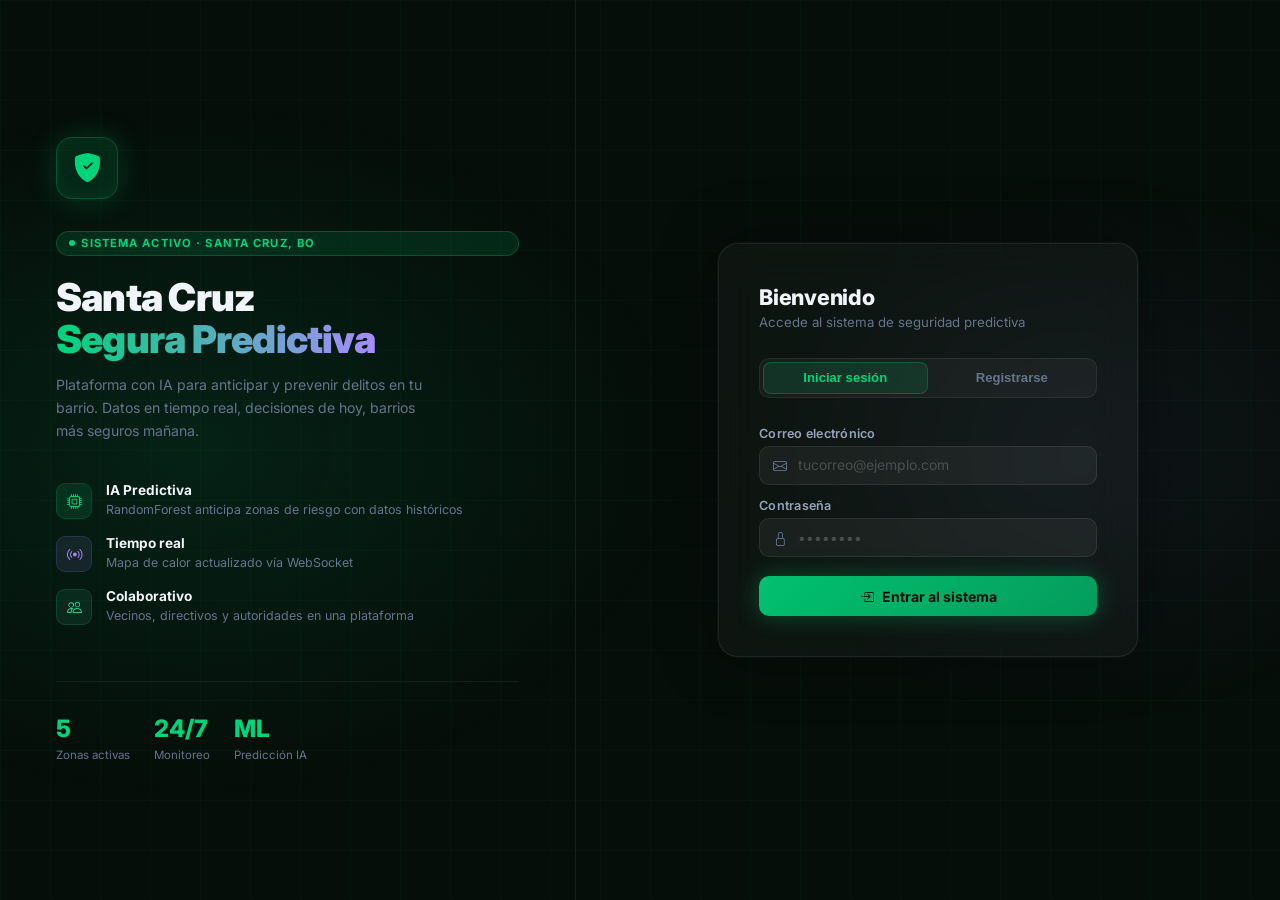
==== frontend/index.html @ 15e2d3b3 "Preparar proyecto para deploy en Railway - Cambia todas las URLs hardcodeadas de localhost:8000 a UR" ====
<!DOCTYPE html>
<html lang="es">
<head>
  <meta charset="UTF-8" />
  <meta name="viewport" content="width=device-width, initial-scale=1.0" />
  <title>Santa Cruz Segura Predictiva</title>
  <link href="https://cdn.jsdelivr.net/npm/bootstrap-icons@1.11.3/font/bootstrap-icons.css" rel="stylesheet" />
  <link href="https://fonts.googleapis.com/css2?family=Inter:wght@400;500;600;700;800;900&display=swap" rel="stylesheet" />
  <style>
    *,*::before,*::after{box-sizing:border-box;margin:0;padding:0;}
    :root{
      --cyan:#00d47a; --cyan-dim:rgba(0,212,122,.12);
      --purple:#a78bfa; --purple-dim:rgba(167,139,250,.1);
      --green:#34d399; --green-dim:rgba(52,211,153,.1);
      --bg:#060e0a; --surface:rgba(255,255,255,.04);
      --border:rgba(255,255,255,.07); --border-bright:rgba(0,212,122,.25);
      --text:#f1f5f9; --muted:#64748b;
    }
    body{font-family:'Inter',sans-serif;background:var(--bg);color:var(--text);min-height:100vh;display:flex;overflow:hidden;}

    /* Grid bg pattern */
    body::before{
      content:'';position:fixed;inset:0;z-index:0;
      background-image:
        linear-gradient(rgba(0,212,122,.03) 1px,transparent 1px),
        linear-gradient(90deg,rgba(0,212,122,.03) 1px,transparent 1px);
      background-size:50px 50px;
      pointer-events:none;
    }
    /* Radial glow blobs */
    body::after{
      content:'';position:fixed;inset:0;z-index:0;
      background:
        radial-gradient(ellipse 700px 500px at 15% 50%, rgba(0,212,122,.10) 0%, transparent 70%),
        radial-gradient(ellipse 500px 400px at 85% 50%, rgba(167,139,250,.06) 0%, transparent 70%);
      pointer-events:none;
    }

    /* ── Brand panel ── */
    .brand-panel{
      width:45%;position:relative;z-index:1;
      display:flex;flex-direction:column;justify-content:center;
      padding:3rem 3.5rem;
      border-right:1px solid var(--border);
    }
    .brand-logo{
      width:62px;height:62px;border-radius:16px;
      border:1px solid var(--border-bright);
      background:var(--cyan-dim);
      display:flex;align-items:center;justify-content:center;
      font-size:1.8rem;color:var(--cyan);margin-bottom:2rem;
      box-shadow:0 0 30px rgba(0,212,122,.2), inset 0 0 20px rgba(0,212,122,.05);
    }
    .brand-tag{
      display:inline-flex;align-items:center;gap:.4rem;
      background:var(--cyan-dim);border:1px solid var(--border-bright);
      color:var(--cyan);font-size:.7rem;font-weight:700;letter-spacing:.1em;
      text-transform:uppercase;padding:.3rem .75rem;border-radius:20px;margin-bottom:1.25rem;
    }
    .brand-tag .dot{width:6px;height:6px;border-radius:50%;background:var(--cyan);animation:blink 2s infinite;}
    @keyframes blink{0%,100%{opacity:1;}50%{opacity:.3;}}
    .brand-title{font-size:2.4rem;font-weight:900;line-height:1.1;margin-bottom:.75rem;letter-spacing:-.02em;}
    .brand-title .accent{
      background:linear-gradient(90deg,var(--cyan),var(--purple));
      -webkit-background-clip:text;-webkit-text-fill-color:transparent;background-clip:text;
    }
    .brand-sub{color:var(--muted);font-size:.88rem;line-height:1.65;margin-bottom:2.5rem;max-width:380px;}

    .feature{display:flex;align-items:flex-start;gap:.9rem;margin-bottom:1rem;}
    .feature-icon{
      width:36px;height:36px;border-radius:9px;flex-shrink:0;margin-top:1px;
      display:flex;align-items:center;justify-content:center;font-size:.95rem;
    }
    .fi-cyan{background:var(--cyan-dim);border:1px solid rgba(0,212,122,.15);color:var(--cyan);}
    .fi-purple{background:var(--purple-dim);border:1px solid rgba(167,139,250,.15);color:var(--purple);}
    .fi-green{background:var(--green-dim);border:1px solid rgba(52,211,153,.15);color:var(--green);}
    .feature-text strong{color:var(--text);font-size:.85rem;display:block;}
    .feature-text span{color:var(--muted);font-size:.78rem;}

    .stats-row{
      display:flex;gap:1.5rem;margin-top:2.5rem;
      padding-top:2rem;border-top:1px solid var(--border);
    }
    .stat strong{display:block;font-size:1.5rem;font-weight:800;color:var(--cyan);}
    .stat span{color:var(--muted);font-size:.72rem;}

    /* ── Form panel ── */
    .form-panel{
      flex:1;position:relative;z-index:1;
      display:flex;align-items:center;justify-content:center;padding:2rem;
    }
    .form-card{
      width:100%;max-width:420px;
      background:rgba(255,255,255,.03);
      border:1px solid var(--border);
      border-radius:20px;padding:2.5rem;
      backdrop-filter:blur(20px);
      box-shadow:0 0 60px rgba(0,0,0,.4), 0 0 0 1px rgba(255,255,255,.04);
    }
    .form-card h2{font-size:1.35rem;font-weight:800;margin-bottom:.25rem;letter-spacing:-.01em;}
    .form-card .sub{color:var(--muted);font-size:.83rem;margin-bottom:1.75rem;}

    .tab-bar{display:flex;background:rgba(255,255,255,.04);border:1px solid var(--border);border-radius:10px;padding:3px;margin-bottom:1.75rem;gap:3px;}
    .tab{flex:1;text-align:center;padding:.48rem;font-size:.82rem;font-weight:600;color:var(--muted);border-radius:8px;cursor:pointer;transition:all .2s;border:none;background:none;}
    .tab.active{background:var(--cyan-dim);border:1px solid var(--border-bright);color:var(--cyan);}

    .flabel{display:block;font-size:.79rem;font-weight:600;color:#94a3b8;margin-bottom:.32rem;letter-spacing:.02em;}
    .iwrap{position:relative;}
    .iwrap i{position:absolute;left:.85rem;top:50%;transform:translateY(-50%);color:var(--muted);font-size:.88rem;pointer-events:none;}
    .finput{
      width:100%;background:rgba(255,255,255,.05);border:1px solid rgba(255,255,255,.08);
      border-radius:10px;padding:.65rem .9rem;font-size:.87rem;color:var(--text);
      transition:border-color .2s,box-shadow .2s;font-family:'Inter',sans-serif;
    }
    .iwrap .finput{padding-left:2.4rem;}
    .finput::placeholder{color:rgba(255,255,255,.2);}
    .finput:focus{outline:none;border-color:var(--cyan);box-shadow:0 0 0 3px rgba(0,212,122,.1);}
    .fselect{
      width:100%;background:rgba(255,255,255,.05);border:1px solid rgba(255,255,255,.08);
      border-radius:10px;padding:.65rem .9rem;font-size:.87rem;color:var(--text);
      transition:border-color .2s;font-family:'Inter',sans-serif;cursor:pointer;
      -webkit-appearance:none;
    }
    .fselect:focus{outline:none;border-color:var(--cyan);box-shadow:0 0 0 3px rgba(0,212,122,.1);}
    .fselect option{background:#0f172a;color:var(--text);}
    .mb3{margin-bottom:.85rem;}
    .mb4{margin-bottom:1.2rem;}
    .row2{display:flex;gap:.5rem;}
    .row2>div{flex:1;}

    .btn-main{
      width:100%;padding:.72rem 1.5rem;border:none;border-radius:10px;cursor:pointer;
      font-size:.88rem;font-weight:700;font-family:'Inter',sans-serif;
      background:linear-gradient(135deg,rgba(0,212,122,.9),rgba(0,212,122,.7));
      color:#060e0a;
      box-shadow:0 0 24px rgba(0,212,122,.3);
      transition:transform .15s,box-shadow .15s;
      display:flex;align-items:center;justify-content:center;gap:.5rem;
    }
    .btn-main:hover:not(:disabled){transform:translateY(-1px);box-shadow:0 0 36px rgba(0,212,122,.45);}
    .btn-main:disabled{opacity:.6;}
    .err-msg{background:rgba(239,68,68,.1);border:1px solid rgba(239,68,68,.2);color:#fca5a5;border-radius:9px;padding:.55rem .9rem;font-size:.81rem;margin-bottom:.9rem;}
    .ok-msg{background:rgba(52,211,153,.1);border:1px solid rgba(52,211,153,.2);color:#6ee7b7;border-radius:9px;padding:.55rem .9rem;font-size:.81rem;margin-bottom:.9rem;}
    .d-none{display:none!important;}

    @media(max-width:767px){
      body{flex-direction:column;overflow:auto;}
      .brand-panel{width:100%;padding:1.5rem 1.25rem;border-right:none;border-bottom:1px solid var(--border);}
      .feature,.stats-row{display:none;}
      .brand-logo{width:44px;height:44px;font-size:1.2rem;margin-bottom:.9rem;}
      .brand-title{font-size:1.5rem;}
      .brand-sub{font-size:.82rem;margin-bottom:0;}
      .brand-tag{margin-bottom:.75rem;}
      .form-panel{padding:1.25rem 1rem;}
      .form-card{padding:1.5rem 1.2rem;}
    }
  </style>
</head>
<body>
  <div class="brand-panel">
    <div class="brand-logo"><i class="bi bi-shield-fill-check"></i></div>
    <div class="brand-tag"><span class="dot"></span>Sistema activo · Santa Cruz, BO</div>
    <h1 class="brand-title">Santa Cruz<br><span class="accent">Segura Predictiva</span></h1>
    <p class="brand-sub">Plataforma con IA para anticipar y prevenir delitos en tu barrio. Datos en tiempo real, decisiones de hoy, barrios más seguros mañana.</p>

    <div class="feature">
      <div class="feature-icon fi-cyan"><i class="bi bi-cpu"></i></div>
      <div class="feature-text"><strong>IA Predictiva</strong><span>RandomForest anticipa zonas de riesgo con datos históricos</span></div>
    </div>
    <div class="feature">
      <div class="feature-icon fi-purple"><i class="bi bi-broadcast"></i></div>
      <div class="feature-text"><strong>Tiempo real</strong><span>Mapa de calor actualizado vía WebSocket</span></div>
    </div>
    <div class="feature">
      <div class="feature-icon fi-green"><i class="bi bi-people"></i></div>
      <div class="feature-text"><strong>Colaborativo</strong><span>Vecinos, directivos y autoridades en una plataforma</span></div>
    </div>

    <div class="stats-row">
      <div class="stat"><strong>5</strong><span>Zonas activas</span></div>
      <div class="stat"><strong>24/7</strong><span>Monitoreo</span></div>
      <div class="stat"><strong>ML</strong><span>Predicción IA</span></div>
    </div>
  </div>

  <div class="form-panel">
    <div class="form-card">
      <h2>Bienvenido</h2>
      <p class="sub">Accede al sistema de seguridad predictiva</p>

      <div class="tab-bar">
        <button class="tab active" id="tab-btn-login" onclick="showTab('login')">Iniciar sesión</button>
        <button class="tab" id="tab-btn-reg" onclick="showTab('register')">Registrarse</button>
      </div>

      <!-- Login -->
      <div id="tab-login">
        <div id="login-err" class="err-msg d-none"></div>
        <div class="mb3">
          <label class="flabel">Correo electrónico</label>
          <div class="iwrap"><i class="bi bi-envelope"></i><input type="email" id="login-email" class="finput" placeholder="tucorreo@ejemplo.com"/></div>
        </div>
        <div class="mb4">
          <label class="flabel">Contraseña</label>
          <div class="iwrap"><i class="bi bi-lock"></i><input type="password" id="login-password" class="finput" placeholder="••••••••"/></div>
        </div>
        <button class="btn-main" id="btn-login" onclick="doLogin()">
          <i class="bi bi-box-arrow-in-right"></i>Entrar al sistema
        </button>
      </div>

      <!-- Register -->
      <div id="tab-register" class="d-none">
        <div id="reg-err" class="err-msg d-none"></div>
        <div id="reg-ok" class="ok-msg d-none"></div>
        <div class="row2 mb3">
          <div><label class="flabel">Nombre</label><input type="text" id="reg-nombre" class="finput" placeholder="Juan"/></div>
          <div><label class="flabel">Apellido</label><input type="text" id="reg-apellido" class="finput" placeholder="Pérez"/></div>
        </div>
        <div class="mb3">
          <label class="flabel">Correo electrónico</label>
          <div class="iwrap"><i class="bi bi-envelope"></i><input type="email" id="reg-email" class="finput" placeholder="tucorreo@ejemplo.com"/></div>
        </div>
        <div class="mb3">
          <label class="flabel">Contraseña</label>
          <div class="iwrap"><i class="bi bi-lock"></i><input type="password" id="reg-password" class="finput" placeholder="Mínimo 6 caracteres"/></div>
        </div>
        <div class="mb4">
          <label class="flabel">Junta vecinal</label>
          <select id="reg-junta" class="fselect"><option value="">Selecciona tu junta…</option></select>
        </div>
        <button class="btn-main" id="btn-register" onclick="doRegister()">
          <i class="bi bi-person-plus"></i>Crear cuenta
        </button>
      </div>
    </div>
  </div>

  <script src="js/api.js"></script>
  <script src="js/auth.js"></script>
  <script>
    if (getToken()) window.location.href = 'dashboard.html';

    function showTab(t) {
      document.getElementById('tab-btn-login').classList.toggle('active', t==='login');
      document.getElementById('tab-btn-reg').classList.toggle('active', t==='register');
      document.getElementById('tab-login').classList.toggle('d-none', t!=='login');
      document.getElementById('tab-register').classList.toggle('d-none', t!=='register');
    }

    async function doLogin() {
      const errEl = document.getElementById('login-err');
      const btn = document.getElementById('btn-login');
      errEl.classList.add('d-none');
      btn.disabled = true;
      btn.innerHTML = '<span class="spinner-border spinner-border-sm me-1" style="width:.9rem;height:.9rem;border-width:2px"></span>Ingresando…';
      try {
        const data = await fetch('/auth/login', {
          method:'POST', headers:{'Content-Type':'application/json'},
          body:JSON.stringify({ email:document.getElementById('login-email').value, password:document.getElementById('login-password').value }),
        }).then(r => { if(!r.ok) throw new Error('Email o contraseña incorrectos'); return r.json(); });
        saveToken(data.access_token);
        const me = await fetch('/usuarios/me', { headers:{'Authorization':'Bearer '+data.access_token} }).then(r=>r.json());
        localStorage.setItem('scs_user', JSON.stringify(me));
        window.location.href = 'dashboard.html';
      } catch(e) {
        errEl.textContent = e.message; errEl.classList.remove('d-none');
        btn.disabled = false; btn.innerHTML = '<i class="bi bi-box-arrow-in-right"></i>Entrar al sistema';
      }
    }

    async function doRegister() {
      const errEl = document.getElementById('reg-err');
      const okEl  = document.getElementById('reg-ok');
      const btn   = document.getElementById('btn-register');
      errEl.classList.add('d-none'); okEl.classList.add('d-none');
      btn.disabled = true; btn.innerHTML = '<span class="spinner-border spinner-border-sm me-1" style="width:.9rem;height:.9rem;border-width:2px"></span>Creando…';
      try {
        await fetch('/auth/register', {
          method:'POST', headers:{'Content-Type':'application/json'},
          body:JSON.stringify({
            nombre:document.getElementById('reg-nombre').value,
            apellido:document.getElementById('reg-apellido').value,
            email:document.getElementById('reg-email').value,
            password:document.getElementById('reg-password').value,
            id_junta:parseInt(document.getElementById('reg-junta').value),
          }),
        }).then(r => { if(!r.ok) return r.json().then(d=>{throw new Error(d.detail||'Error al registrar');}); return r.json(); });
        okEl.textContent = '¡Cuenta creada! Ya puedes iniciar sesión.'; okEl.classList.remove('d-none');
        setTimeout(()=>showTab('login'), 2000);
      } catch(e) {
        errEl.textContent = e.message; errEl.classList.remove('d-none');
      } finally {
        btn.disabled = false; btn.innerHTML = '<i class="bi bi-person-plus"></i>Crear cuenta';
      }
    }

    document.addEventListener('keydown', e => {
      if (e.key !== 'Enter') return;
      document.getElementById('tab-login').classList.contains('d-none') ? doRegister() : doLogin();
    });

    fetch('/auth/juntas').then(r=>r.json()).then(juntas => {
      const sel = document.getElementById('reg-junta');
      juntas.forEach(j => { const o=document.createElement('option'); o.value=j.id_junta; o.textContent=j.nombre; sel.appendChild(o); });
    }).catch(()=>{});
  </script>
</body>
</html>
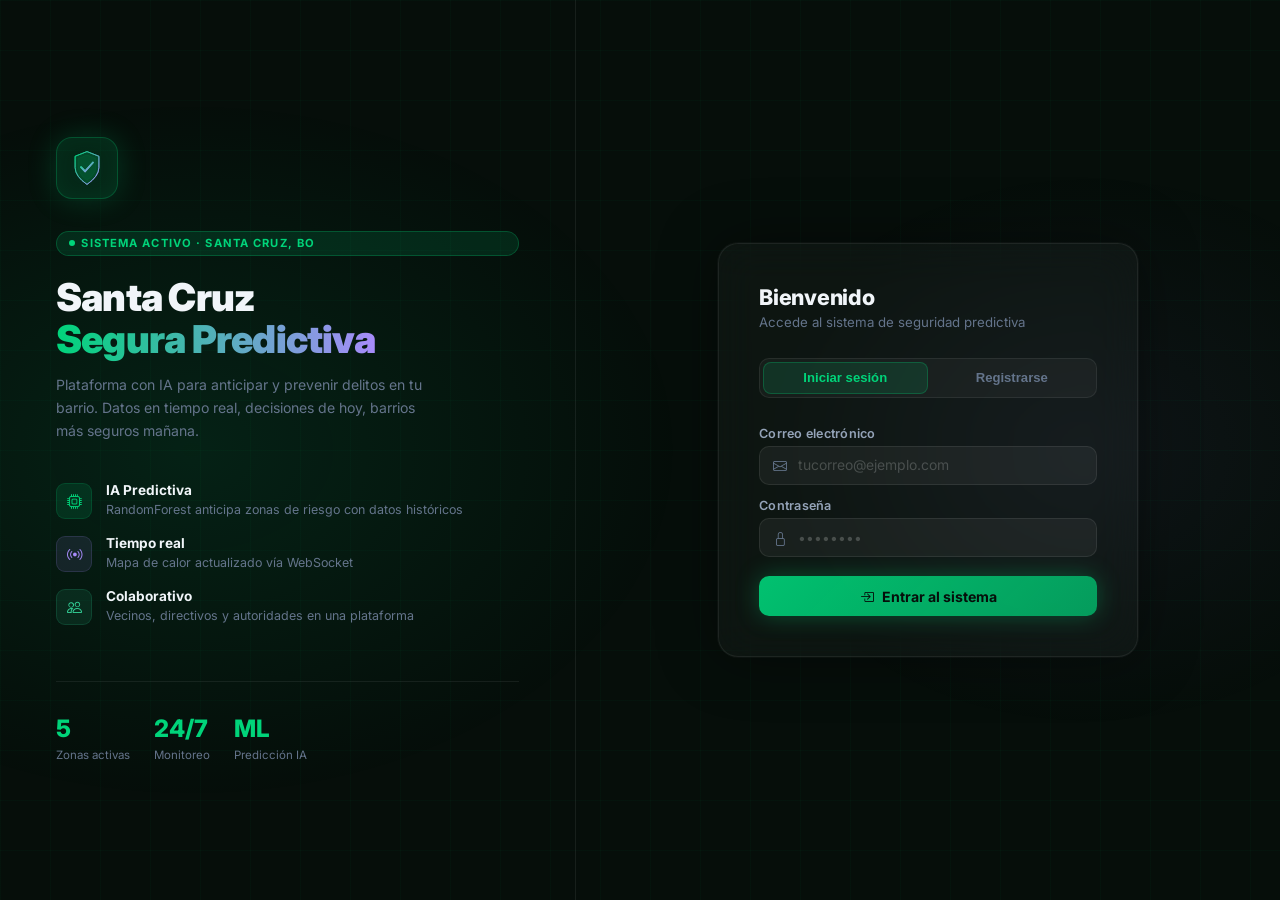
==== commit a8468795: "Add SVG logo, favicon, CSS animations and mobile polish" ====
--- a/frontend/index.html
+++ b/frontend/index.html
@@ -5,7 +5,9 @@
   <meta name="viewport" content="width=device-width, initial-scale=1.0" />
   <title>Santa Cruz Segura Predictiva</title>
   <link href="https://cdn.jsdelivr.net/npm/bootstrap-icons@1.11.3/font/bootstrap-icons.css" rel="stylesheet" />
+  <link rel="icon" type="image/svg+xml" href="assets/favicon.svg"/>
   <link href="https://fonts.googleapis.com/css2?family=Inter:wght@400;500;600;700;800;900&display=swap" rel="stylesheet" />
+  <link rel="stylesheet" href="css/animations.css"/>
   <style>
     *,*::before,*::after{box-sizing:border-box;margin:0;padding:0;}
     :root{
@@ -158,7 +160,7 @@
 </head>
 <body>
   <div class="brand-panel">
-    <div class="brand-logo"><i class="bi bi-shield-fill-check"></i></div>
+    <div class="brand-logo"><img src="assets/logo.svg" alt="SCS" style="width:36px;height:36px;"/></div>
     <div class="brand-tag"><span class="dot"></span>Sistema activo · Santa Cruz, BO</div>
     <h1 class="brand-title">Santa Cruz<br><span class="accent">Segura Predictiva</span></h1>
     <p class="brand-sub">Plataforma con IA para anticipar y prevenir delitos en tu barrio. Datos en tiempo real, decisiones de hoy, barrios más seguros mañana.</p>
--- a/frontend/css/animations.css
+++ b/frontend/css/animations.css
@@ -0,0 +1,99 @@
+/* ── Page load ── */
+@keyframes fadeInUp {
+  from { opacity: 0; transform: translateY(14px); }
+  to   { opacity: 1; transform: translateY(0); }
+}
+@keyframes fadeIn {
+  from { opacity: 0; }
+  to   { opacity: 1; }
+}
+@keyframes scaleIn {
+  from { opacity: 0; transform: scale(0.96); }
+  to   { opacity: 1; transform: scale(1); }
+}
+@keyframes slideInLeft {
+  from { opacity: 0; transform: translateX(-20px); }
+  to   { opacity: 1; transform: translateX(0); }
+}
+@keyframes glowPulse {
+  0%, 100% { box-shadow: 0 0 8px rgba(0,212,122,.3); }
+  50%       { box-shadow: 0 0 22px rgba(0,212,122,.6); }
+}
+
+/* ── Apply to login page ── */
+.brand-panel  { animation: slideInLeft .5s cubic-bezier(.16,1,.3,1) both; }
+.form-panel   { animation: fadeInUp .5s .08s cubic-bezier(.16,1,.3,1) both; }
+.brand-logo   { animation: scaleIn .6s .15s cubic-bezier(.34,1.56,.64,1) both; }
+
+/* ── Dashboard cards stagger ── */
+.metric-card  { animation: fadeInUp .4s ease both; }
+.metric-card:nth-child(1) { animation-delay: .04s; }
+.metric-card:nth-child(2) { animation-delay: .09s; }
+.metric-card:nth-child(3) { animation-delay: .14s; }
+.metric-card:nth-child(4) { animation-delay: .19s; }
+.metric-card:nth-child(5) { animation-delay: .24s; }
+.metric-card:nth-child(6) { animation-delay: .29s; }
+
+.page-hdr       { animation: fadeInUp .35s ease both; }
+.card           { animation: fadeInUp .4s .05s ease both; }
+.alert-card     { animation: fadeInUp .35s ease both; }
+
+/* ── Sidebar enter ── */
+.sidebar        { animation: slideInLeft .4s cubic-bezier(.16,1,.3,1) both; }
+
+/* ── Sidebar logo glow ── */
+.sidebar-logo,
+.brand-logo     { animation-name: scaleIn, glowPulse; animation-duration: .6s, 3s; animation-delay: .1s, 1s; animation-timing-function: cubic-bezier(.34,1.56,.64,1), ease-in-out; animation-iteration-count: 1, infinite; animation-fill-mode: both, none; }
+
+/* ── Button press ── */
+.btn-main:active { transform: scale(.97) !important; }
+.btn:active      { transform: scale(.97); }
+
+/* ── Nav link hover ── */
+.nav-link { transition: all .18s cubic-bezier(.4,0,.2,1) !important; }
+
+/* ── Metric card hover ── */
+.metric-card:hover {
+  transform: translateY(-2px);
+  box-shadow: 0 8px 24px rgba(0,212,122,.08);
+  border-color: rgba(0,212,122,.18) !important;
+}
+
+/* ── Table rows ── */
+.table tbody tr {
+  transition: background .15s;
+}
+.table tbody tr:hover {
+  background: rgba(0,212,122,.04);
+}
+
+/* ── Form inputs focus glow ── */
+.finput:focus, .fselect:focus {
+  box-shadow: 0 0 0 3px rgba(0,212,122,.12), 0 0 16px rgba(0,212,122,.06) !important;
+  transition: all .2s cubic-bezier(.4,0,.2,1) !important;
+}
+
+/* ── Mobile sidebar slide ── */
+.sidebar {
+  transition: transform .3s cubic-bezier(.16,1,.3,1) !important;
+}
+@media (max-width: 768px) {
+  .sidebar {
+    animation: none !important;
+    transform: translateX(-100%);
+  }
+  .sidebar.mobile-open {
+    transform: translateX(0) !important;
+  }
+}
+
+/* ── Badge pop ── */
+.badge {
+  transition: transform .15s;
+}
+.badge:hover { transform: scale(1.06); }
+
+/* ── Page transition wrapper ── */
+.page-wrap {
+  animation: fadeInUp .4s cubic-bezier(.16,1,.3,1) both;
+}
